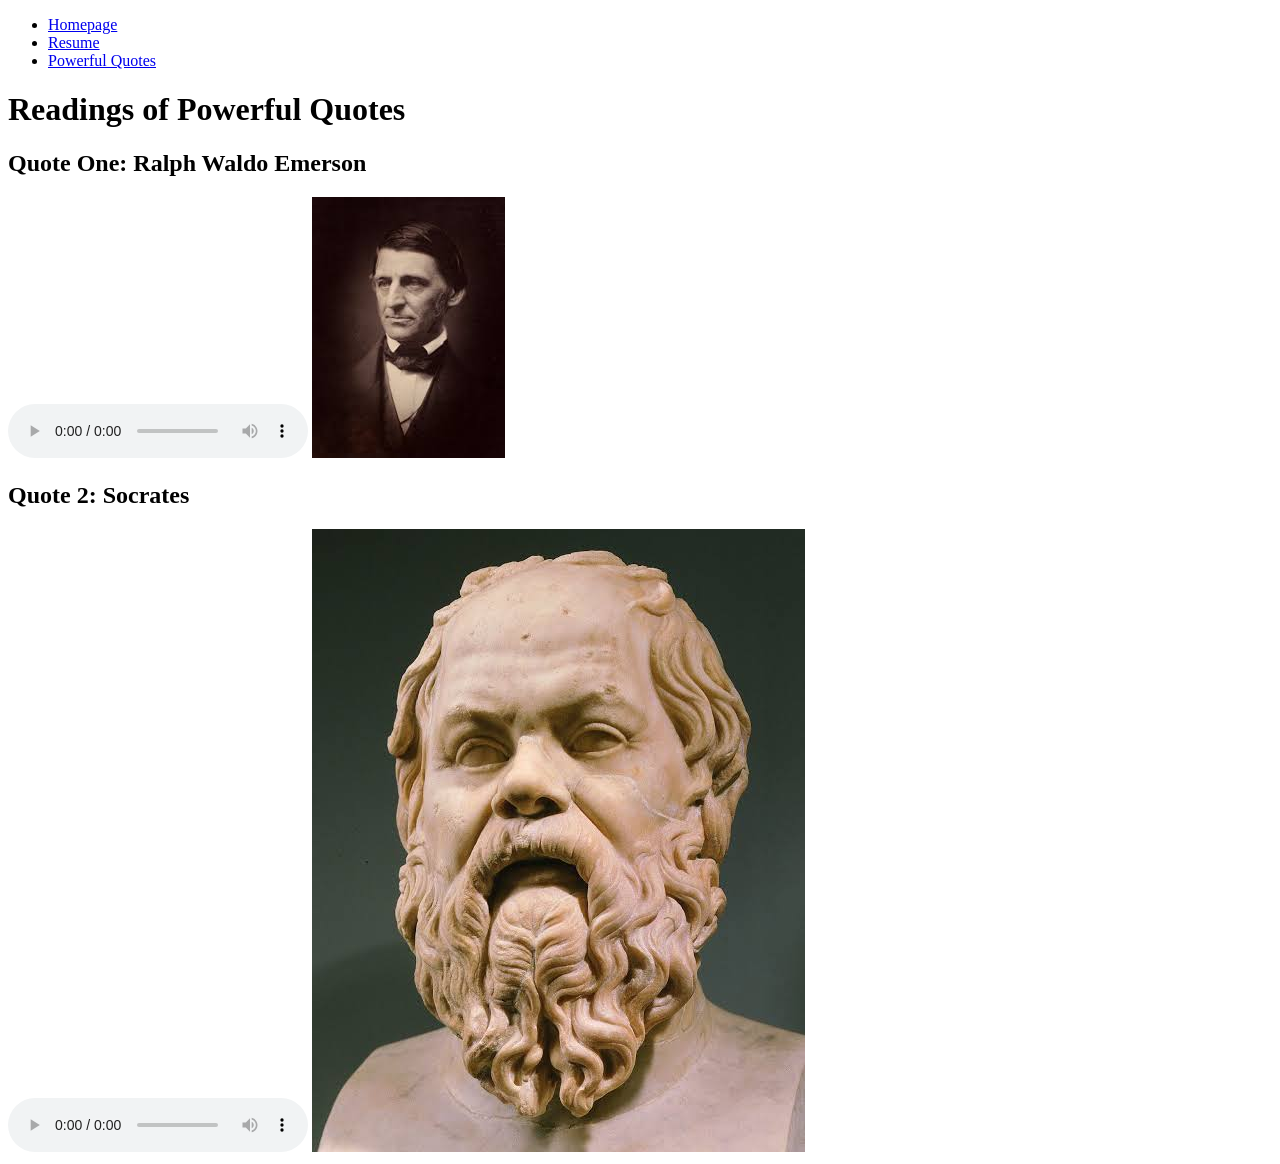
==== quotes.html @ 417740ad "Copied files from Project-1" ====
<!DOCTYPE html>
<html lang="en">
  <head>
    <meta charset="utf-8">
    <title>Powerful Quotes</title>
  </head>
  
  <body>
    <header>
      <nav>
        <ul>
          <li><a href="index.html">Homepage</a></li>
          <li><a href="resume.html">Resume</a></li>
          <li><a href="quotes.html">Powerful Quotes</a></li>
        </ul>
      </nav>
    </header>
    <h1>Readings of Powerful Quotes</h1>
    <h2>Quote One: Ralph Waldo Emerson</h2>
    <audio src="media/audio/emerson1.m4a" controls></audio>
    <img src="media/images/emerson_pic.jpg" alt="Ralph Waldo Emerson">
    <h2>Quote 2: Socrates</h2>
    <audio src="media/audio/socrates1.m4a" controls></audio>
    <img src="media/images/socrates_pic.jpg" alt="Bust of Socrates">
  </body>
</html>
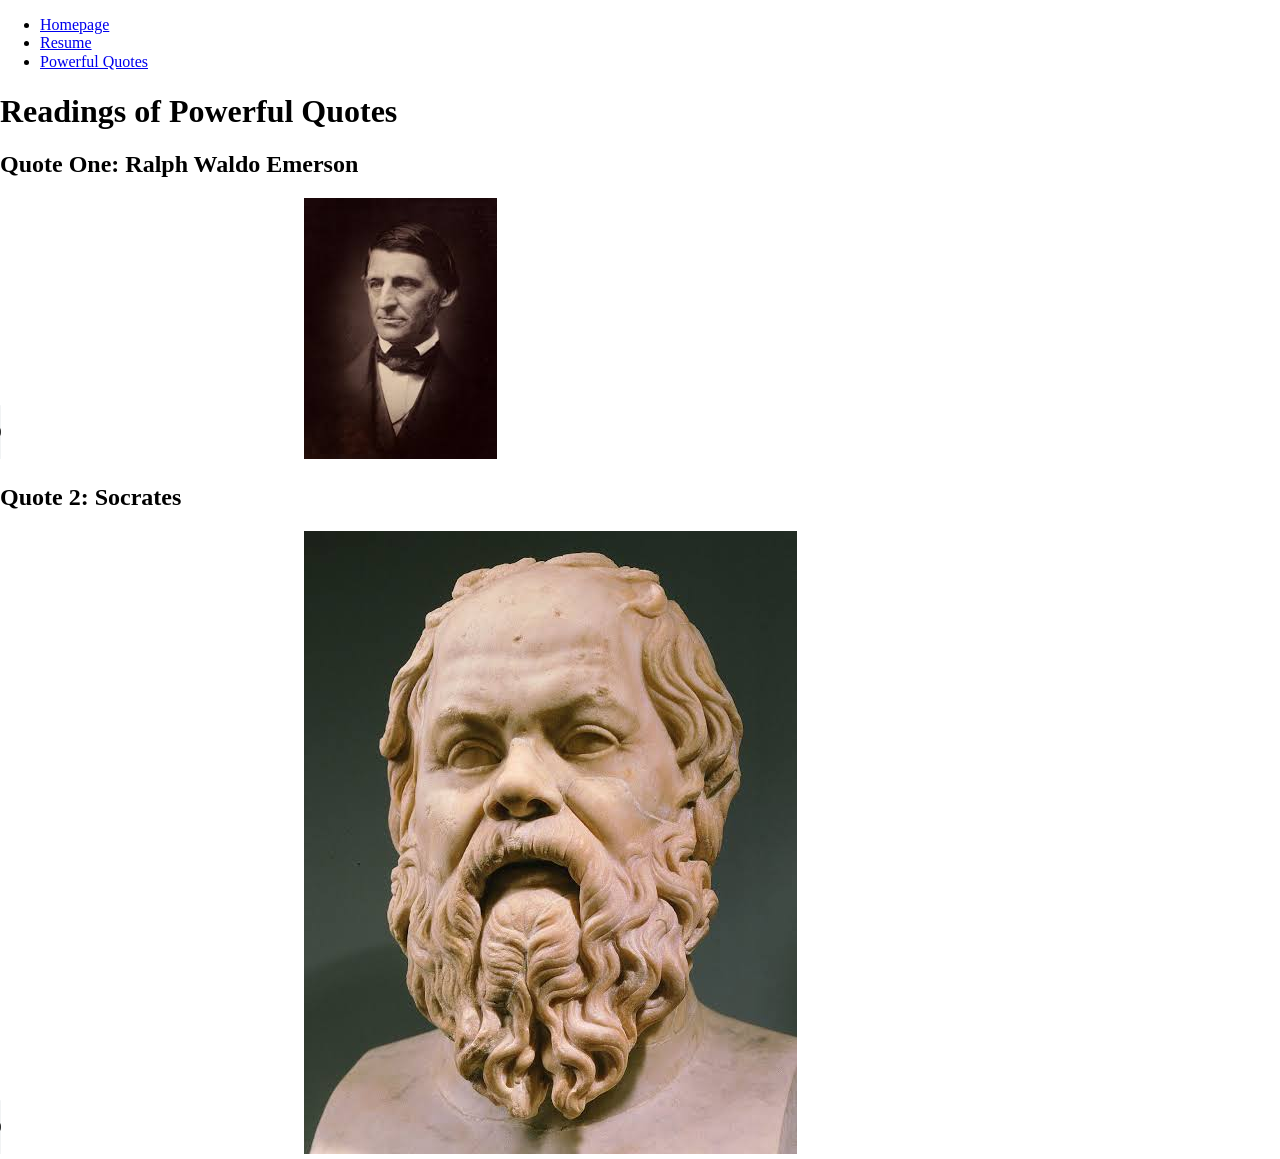
==== commit ff9cfe95: "linked css to quotes and resume pages" ====
--- a/quotes.html
+++ b/quotes.html
@@ -3,6 +3,11 @@
   <head>
     <meta charset="utf-8">
     <title>Powerful Quotes</title>
+    <link rel="stylesheet" href="css/normalize.css">
+    <link rel="stylesheet" href="css/style.css">
+    <link rel="preconnect" href="https://fonts.googleapis.com">
+    <link rel="preconnect" href="https://fonts.gstatic.com" crossorigin>
+    <link href="https://fonts.googleapis.com/css2?family=Michroma&display=swap" rel="stylesheet">
   </head>
   
   <body>
--- a/css/style.css
+++ b/css/style.css
@@ -0,0 +1,41 @@
+
+.michroma-regular {
+  font-family: "Michroma", sans-serif;
+  font-weight: 400;
+  font-style: normal;
+}
+
+h1.hometext {
+  font-family: "Michroma", sans-serif;
+}
+
+.navbar {
+  background-color: #6c0a8a;/*Dark purple*/
+  padding: 0.75rem 2rem;
+}
+
+.nav-list {
+  display: flex;
+  list-style: none;
+  margin: 0;
+  padding: 0;
+  justify-content: center;
+  align-items: center;
+  gap: 1.5rem;
+}
+
+.nav-list a {
+  display: block;
+  padding: 0.5rem 1rem;
+  color: #ffffff;
+  text-decoration: none;
+  font-family: "Michroma", sans-serif;
+  font-size: 1rem;
+  transition: background-color 0.2s ease, color 0.2s ease;
+}
+
+.nav-list a:hover,
+.nav-list a:focus-visible {
+  background-color: #3b4252;
+  color: #88c0d0;
+}
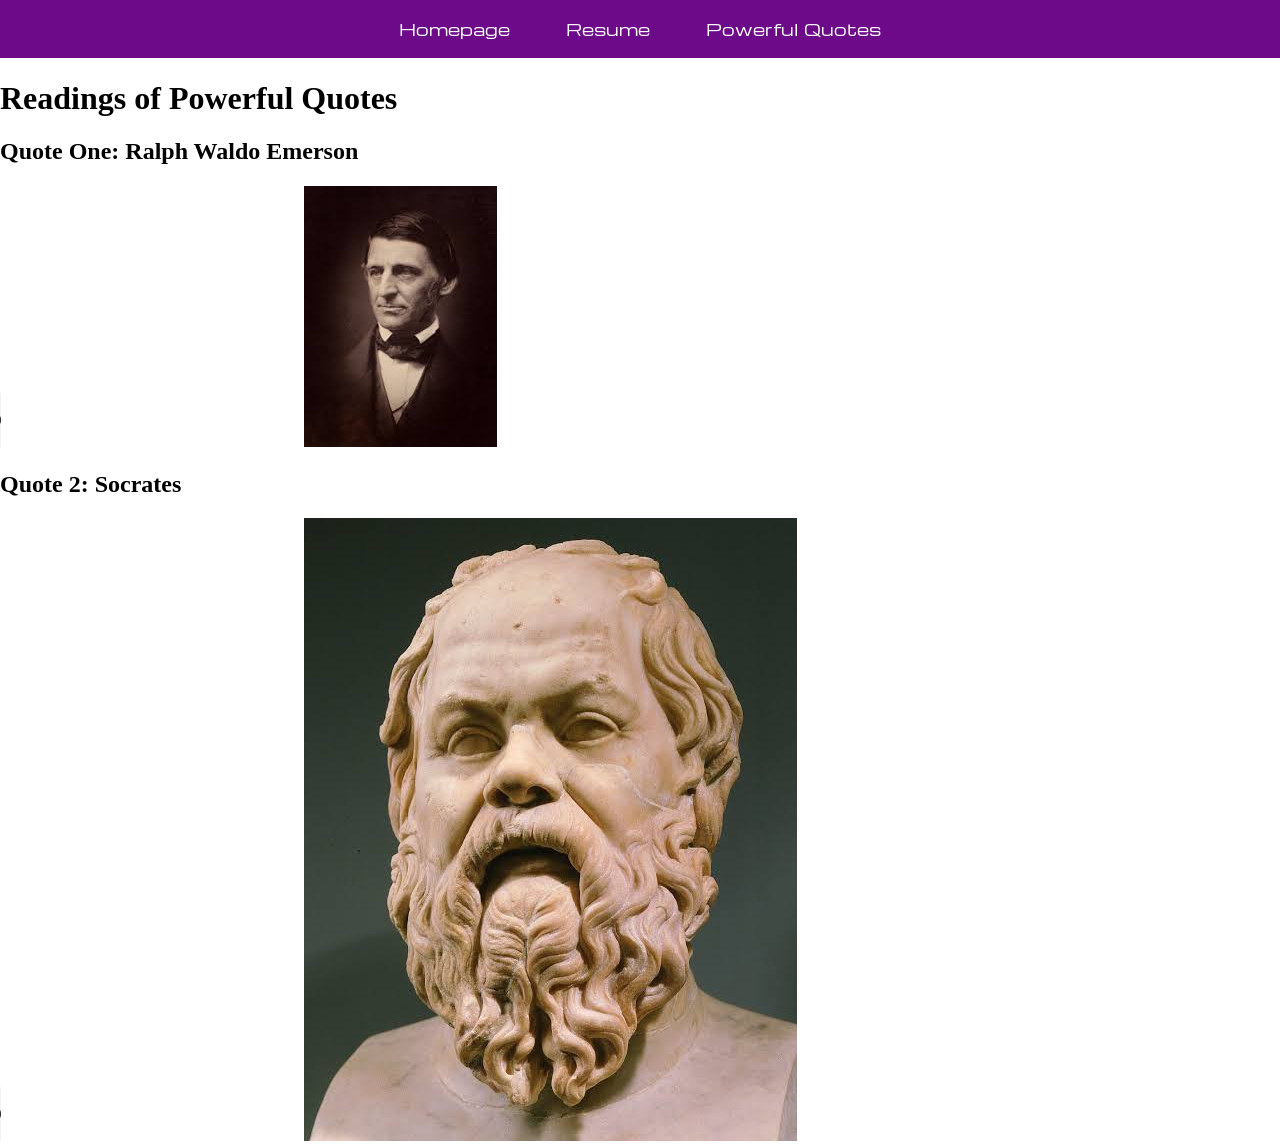
==== commit 354c9ded: "fixed the navbar for both quotes and resume pages" ====
--- a/quotes.html
+++ b/quotes.html
@@ -12,8 +12,8 @@
   
   <body>
     <header>
-      <nav>
-        <ul>
+      <nav class="navbar">
+        <ul class="nav-list">
           <li><a href="index.html">Homepage</a></li>
           <li><a href="resume.html">Resume</a></li>
           <li><a href="quotes.html">Powerful Quotes</a></li>
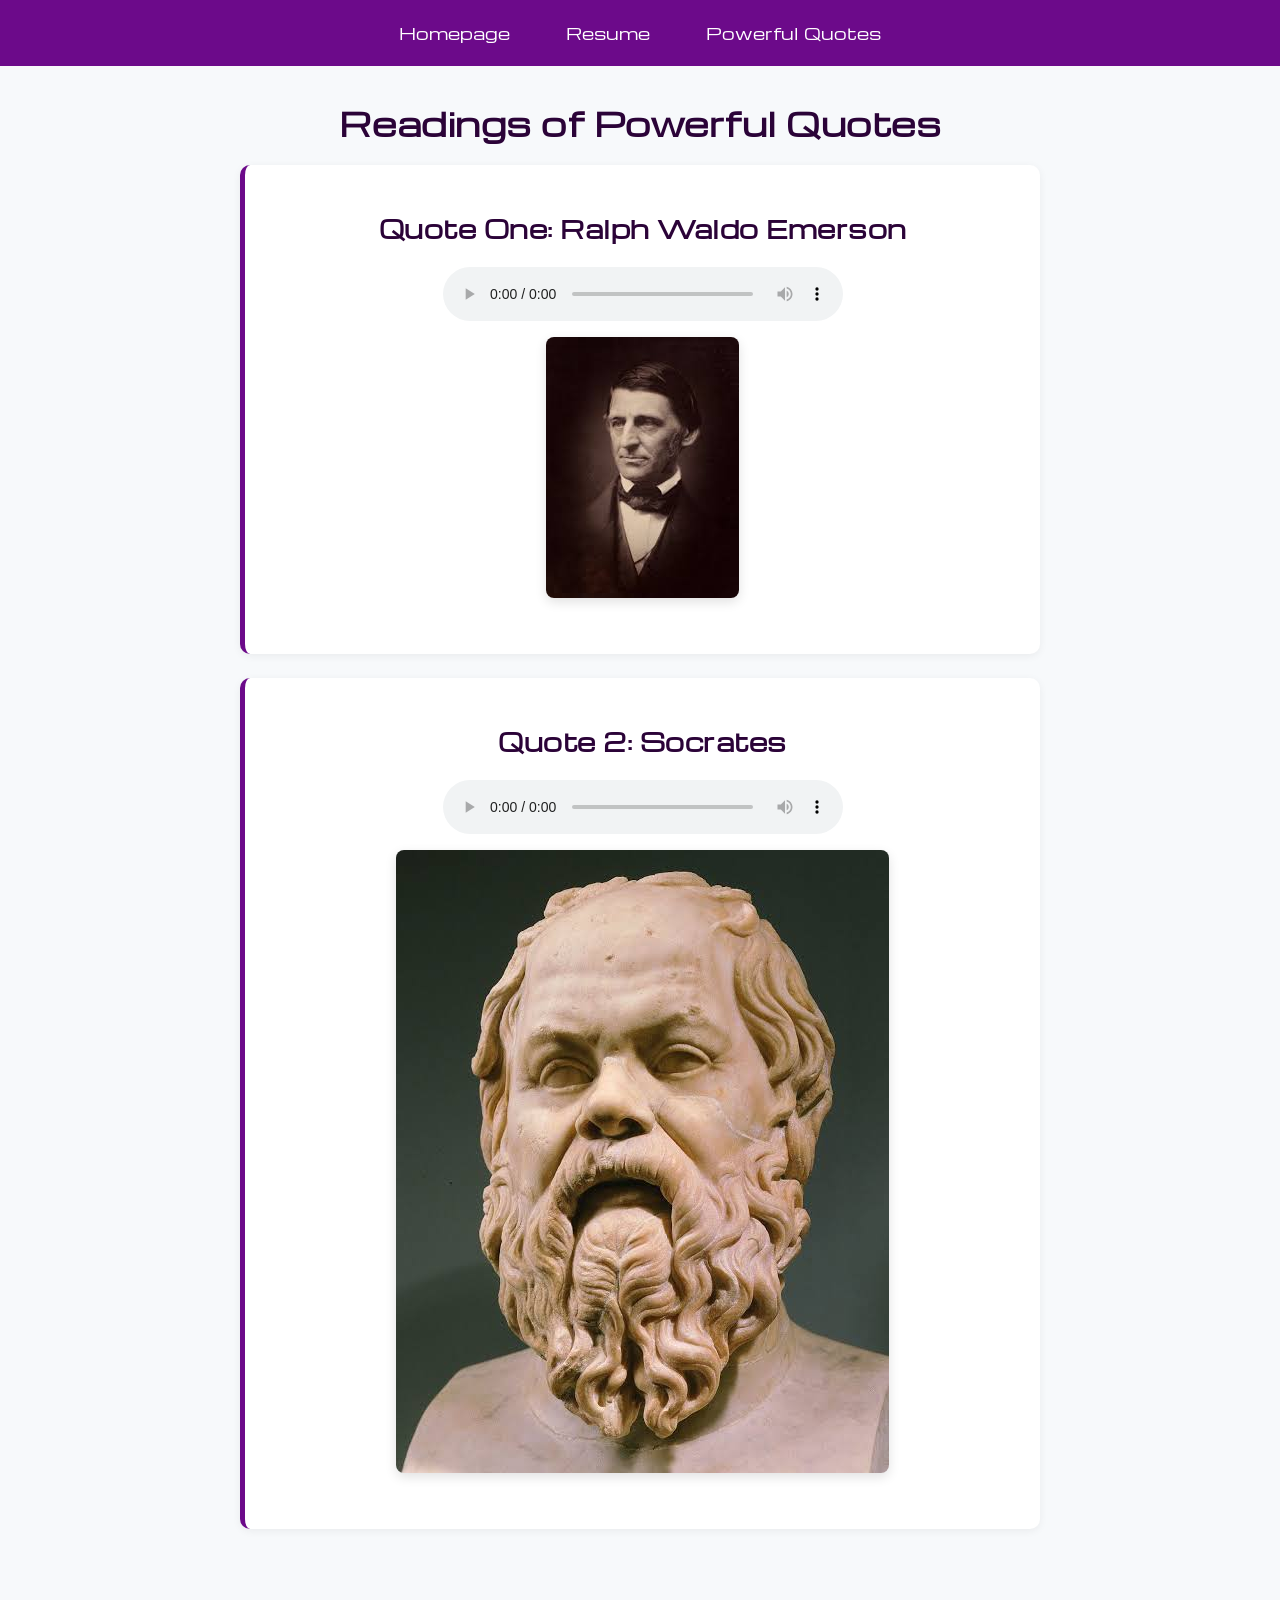
==== commit afe43bc9: "turned the quote+image sections on quotes.html into cards" ====
--- a/quotes.html
+++ b/quotes.html
@@ -20,12 +20,21 @@
         </ul>
       </nav>
     </header>
-    <h1>Readings of Powerful Quotes</h1>
-    <h2>Quote One: Ralph Waldo Emerson</h2>
-    <audio src="media/audio/emerson1.m4a" controls></audio>
-    <img src="media/images/emerson_pic.jpg" alt="Ralph Waldo Emerson">
-    <h2>Quote 2: Socrates</h2>
-    <audio src="media/audio/socrates1.m4a" controls></audio>
-    <img src="media/images/socrates_pic.jpg" alt="Bust of Socrates">
+    
+    <main class="content-container text-center">
+      <h1>Readings of Powerful Quotes</h1>
+      
+      <article class="card">
+        <h2>Quote One: Ralph Waldo Emerson</h2>
+        <audio src="media/audio/emerson1.m4a" controls></audio>
+        <img src="media/images/emerson_pic.jpg" alt="Ralph Waldo Emerson">
+      </article>
+      
+      <article class="card">
+        <h2>Quote 2: Socrates</h2>
+        <audio src="media/audio/socrates1.m4a" controls></audio>
+        <img src="media/images/socrates_pic.jpg" alt="Bust of Socrates">
+      </article>
+    </main>
   </body>
 </html>
--- a/css/style.css
+++ b/css/style.css
@@ -38,4 +38,59 @@
 .nav-list a:focus-visible {
   background-color: #3b4252;
   color: #88c0d0;
+}
+
+body {
+  font-family: "Segoe UI", Roboto, sans-serif;
+  background-color: #f7f9fb;
+  color: #2e3440;
+  line-height: 1.6;
+  margin: 0;
+  padding-bottom: 3rem;
+}
+
+h1, h2, h3 {
+  font-family: "Michroma", sans-serif;
+  color: #2b0338;
+  letter-spacing: 0.5px;
+}
+
+h1 {
+  text-align: center;
+  margin: 2rem 1rem 1rem;
+}
+
+img {
+  max-width: 100%;
+  height: auto;
+  border-radius: 8px;
+  box-shadow: 0 4px 12px rgba(0, 0, 0, 0.12);
+  display: block;
+  margin: 1rem auto 2rem;
+}
+
+.content-container {
+  max-width: 800px;
+  margin: 2rem auto;
+  padding: 0 1.5rem;
+}
+
+.card {
+  background-color: #ffffff;
+  padding: 1.5rem 2rem;
+  margin-bottom: 1.5rem;
+  border-radius: 10px;
+  box-shadow: 0 2px 8px rgba(0, 0, 0, 0.06);
+  border-left: 5px solid #6c0a8a;
+}
+
+.text-center {
+  text-align: center;
+}
+
+audio {
+  display: block;
+  margin: 1rem auto;
+  width: 100%;
+  max-width: 400px;
 }
